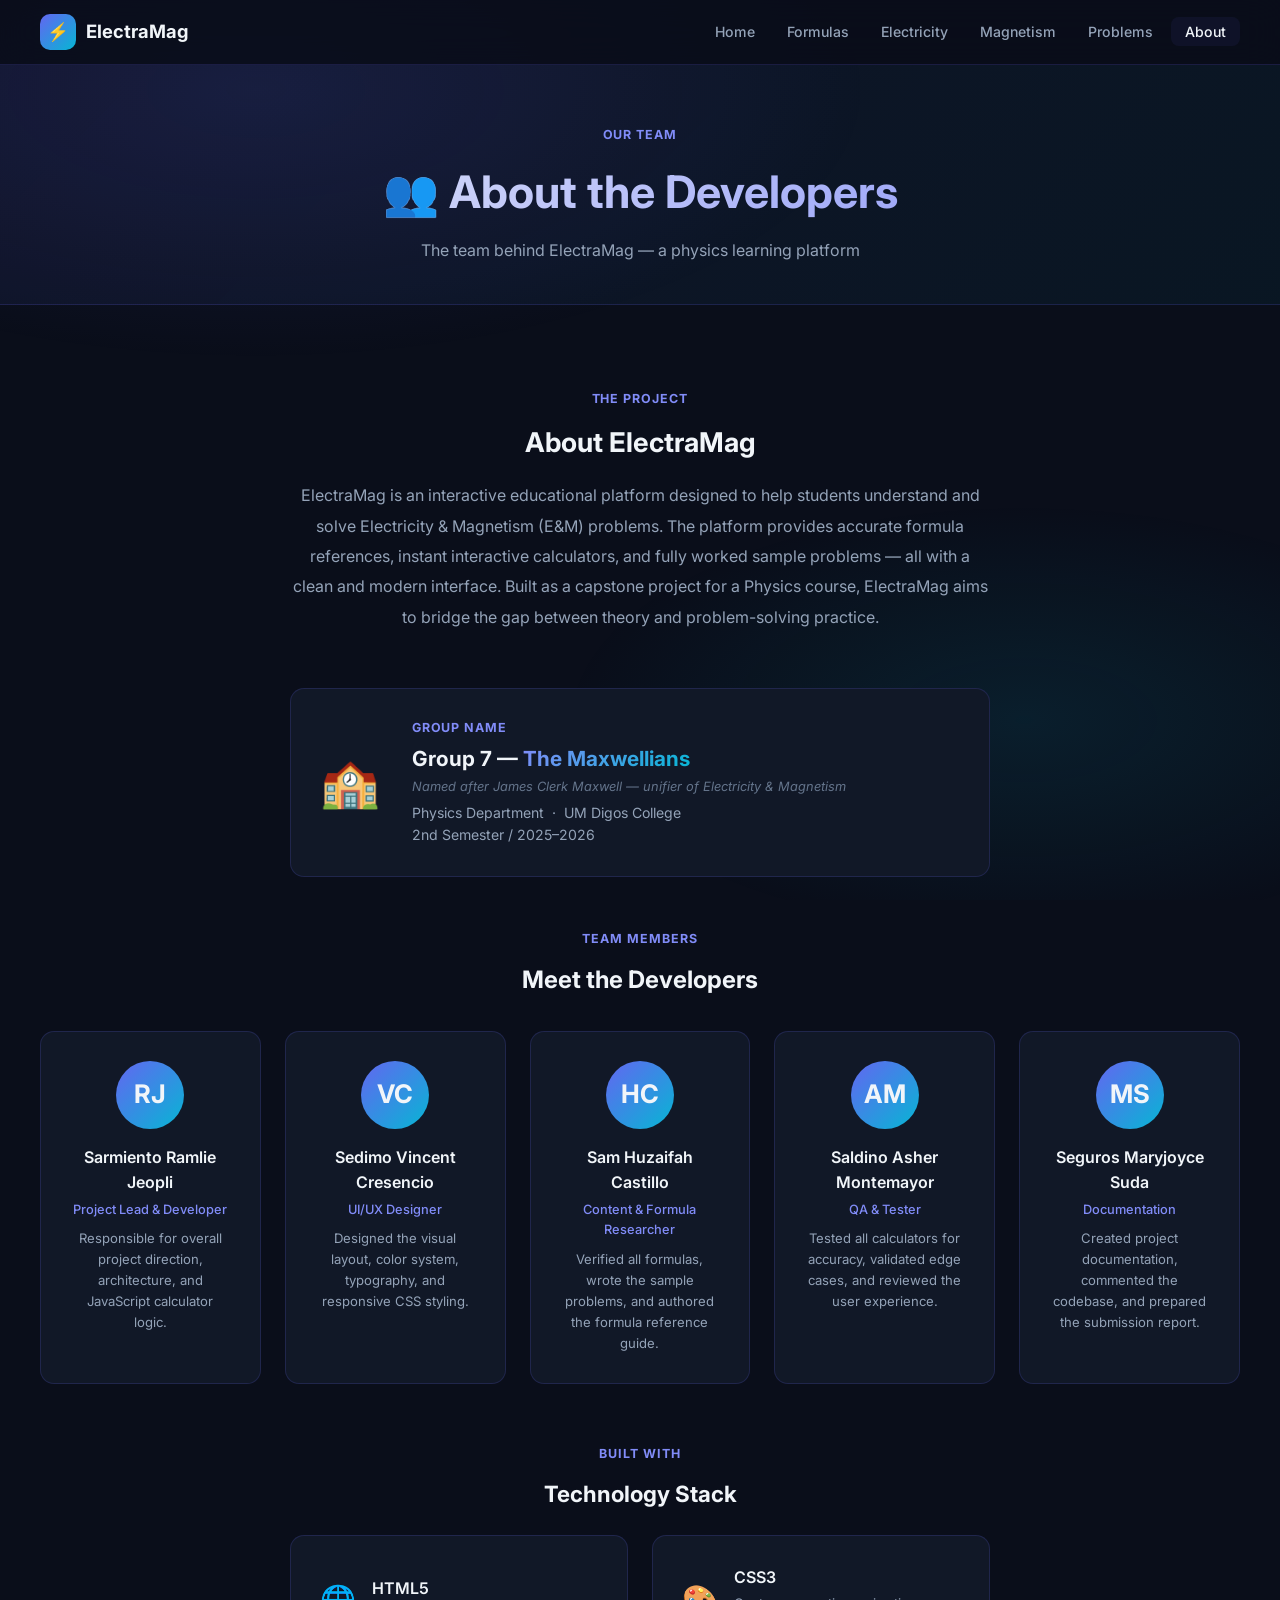
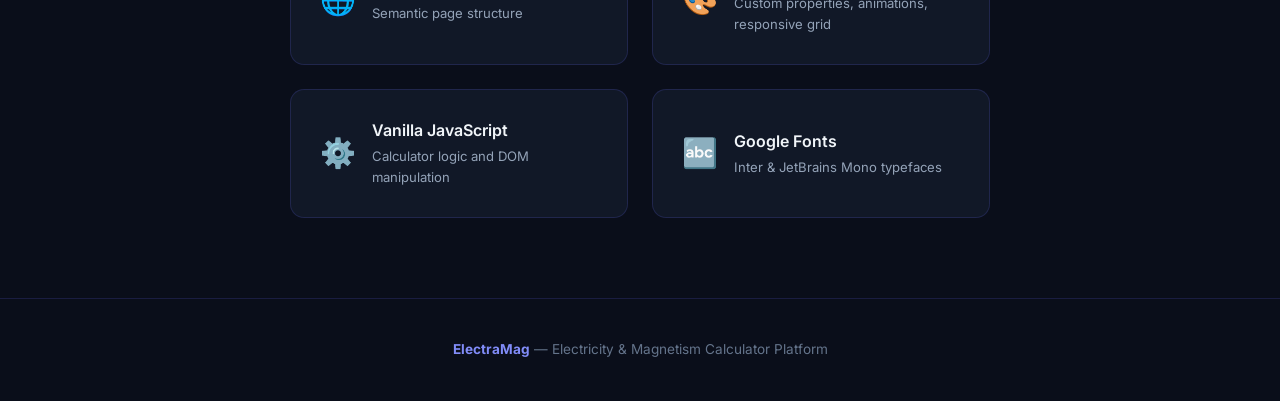
==== pages/about.html @ f77b95a5 "Initial commit - ElectraMag E&M Calculator Website" ====
<!DOCTYPE html>
<html lang="en">
<head>
  <meta charset="UTF-8" />
  <meta name="viewport" content="width=device-width, initial-scale=1.0" />
  <title>About — ElectraMag</title>
  <meta name="description" content="About the developers of ElectraMag, an Electricity and Magnetism educational calculator platform." />
  <link rel="stylesheet" href="../css/style.css" />
</head>
<body>

<nav>
  <div class="nav-inner">
    <a class="nav-logo" href="../index.html">
      <span class="logo-icon">⚡</span> ElectraMag
    </a>
    <ul class="nav-links" id="nav-links">
      <li><a href="../index.html">Home</a></li>
      <li><a href="formulas.html">Formulas</a></li>
      <li><a href="electricity.html">Electricity</a></li>
      <li><a href="magnetism.html">Magnetism</a></li>
      <li><a href="problems.html">Problems</a></li>
      <li><a href="about.html">About</a></li>
    </ul>
    <button class="hamburger" id="hamburger" aria-label="Menu">
      <span></span><span></span><span></span>
    </button>
  </div>
</nav>

<div class="page-banner">
  <div class="section-label">Our Team</div>
  <h1><span style="-webkit-text-fill-color:initial">👥</span> About the Developers</h1>
  <p>The team behind ElectraMag — a physics learning platform</p>
</div>

<section class="section">
  <div class="section-inner">

    <!-- PROJECT DESCRIPTION -->
    <div style="max-width:700px;margin:0 auto 3.5rem;text-align:center">
      <div class="section-label">The Project</div>
      <h2 style="font-size:1.7rem;margin-bottom:1rem">About ElectraMag</h2>
      <p style="color:var(--text-muted);font-size:1rem;line-height:1.9">
        ElectraMag is an interactive educational platform designed to help students understand and solve
        Electricity &amp; Magnetism (E&amp;M) problems. The platform provides accurate formula references,
        instant interactive calculators, and fully worked sample problems — all with a clean and modern
        interface. Built as a capstone project for a Physics course, ElectraMag aims to bridge the
        gap between theory and problem-solving practice.
      </p>
    </div>

    <!-- GROUP INFO -->
    <div class="card" style="max-width:700px;margin:0 auto 3rem;display:flex;gap:2rem;flex-wrap:wrap;align-items:center">
      <div style="font-size:3rem">🏫</div>
      <div>
        <div style="font-size:0.78rem;font-weight:700;letter-spacing:0.07em;text-transform:uppercase;color:var(--primary-light);margin-bottom:4px">Group Name</div>
        <div style="font-size:1.3rem;font-weight:700;margin-bottom:2px">Group 7 &mdash; <span style="background:linear-gradient(135deg,var(--primary-light),var(--secondary));-webkit-background-clip:text;-webkit-text-fill-color:transparent;background-clip:text">The Maxwellians</span></div>
        <div style="font-size:0.8rem;color:var(--text-dim);font-style:italic;margin-bottom:4px">Named after James Clerk Maxwell &mdash; unifier of Electricity &amp; Magnetism</div>
        <div style="font-size:0.88rem;color:var(--text-muted)">Physics Department &nbsp;·&nbsp; UM Digos College</div>
        <div style="font-size:0.88rem;color:var(--text-muted)">2nd Semester / 2025–2026</div>
      </div>
    </div>

    <!-- TEAM MEMBERS -->
    <div class="section-header" style="margin-bottom:1.5rem">
      <div class="section-label">Team Members</div>
      <h2 style="font-size:1.5rem">Meet the Developers</h2>
    </div>

    <div class="team-grid">
      <div class="team-card">
        <div class="team-avatar">RJ</div>
        <h3>Sarmiento Ramlie Jeopli</h3>
        <div class="role">Project Lead &amp; Developer</div>
        <div class="desc">Responsible for overall project direction, architecture, and JavaScript calculator logic.</div>
      </div>
      <div class="team-card">
        <div class="team-avatar">VC</div>
        <h3>Sedimo Vincent Cresencio</h3>
        <div class="role">UI/UX Designer</div>
        <div class="desc">Designed the visual layout, color system, typography, and responsive CSS styling.</div>
      </div>
      <div class="team-card">
        <div class="team-avatar">HC</div>
        <h3>Sam Huzaifah Castillo</h3>
        <div class="role">Content &amp; Formula Researcher</div>
        <div class="desc">Verified all formulas, wrote the sample problems, and authored the formula reference guide.</div>
      </div>
      <div class="team-card">
        <div class="team-avatar">AM</div>
        <h3>Saldino Asher Montemayor</h3>
        <div class="role">QA &amp; Tester</div>
        <div class="desc">Tested all calculators for accuracy, validated edge cases, and reviewed the user experience.</div>
      </div>
      <div class="team-card">
        <div class="team-avatar">MS</div>
        <h3>Seguros Maryjoyce Suda</h3>
        <div class="role">Documentation</div>
        <div class="desc">Created project documentation, commented the codebase, and prepared the submission report.</div>
      </div>
    </div>

    <!-- TECH STACK -->
    <div style="margin-top:3.5rem">
      <div class="section-header" style="margin-bottom:1.5rem">
        <div class="section-label">Built With</div>
        <h2 style="font-size:1.4rem">Technology Stack</h2>
      </div>
      <div class="overview-grid" style="max-width:700px;margin:0 auto">
        <div class="card" style="display:flex;gap:1rem;align-items:center;text-align:left">
          <div style="font-size:1.8rem">🌐</div>
          <div>
            <div style="font-weight:600;margin-bottom:2px">HTML5</div>
            <div style="font-size:0.82rem;color:var(--text-muted)">Semantic page structure</div>
          </div>
        </div>
        <div class="card" style="display:flex;gap:1rem;align-items:center;text-align:left">
          <div style="font-size:1.8rem">🎨</div>
          <div>
            <div style="font-weight:600;margin-bottom:2px">CSS3</div>
            <div style="font-size:0.82rem;color:var(--text-muted)">Custom properties, animations, responsive grid</div>
          </div>
        </div>
        <div class="card" style="display:flex;gap:1rem;align-items:center;text-align:left">
          <div style="font-size:1.8rem">⚙️</div>
          <div>
            <div style="font-weight:600;margin-bottom:2px">Vanilla JavaScript</div>
            <div style="font-size:0.82rem;color:var(--text-muted)">Calculator logic and DOM manipulation</div>
          </div>
        </div>
        <div class="card" style="display:flex;gap:1rem;align-items:center;text-align:left">
          <div style="font-size:1.8rem">🔤</div>
          <div>
            <div style="font-weight:600;margin-bottom:2px">Google Fonts</div>
            <div style="font-size:0.82rem;color:var(--text-muted)">Inter &amp; JetBrains Mono typefaces</div>
          </div>
        </div>
      </div>
    </div>

  </div>
</section>

<footer>
  <strong>ElectraMag</strong> — Electricity &amp; Magnetism Calculator Platform
</footer>

<script src="../js/calculators.js"></script>
</body>
</html>
---- css/style.css ----
@import url('https://fonts.googleapis.com/css2?family=Inter:wght@300;400;500;600;700;800&family=JetBrains+Mono:wght@400;500&display=swap');

:root {
  --primary: #6366f1;
  --primary-dark: #4f46e5;
  --primary-light: #818cf8;
  --secondary: #06b6d4;
  --secondary-dark: #0891b2;
  --accent: #f59e0b;
  --bg-dark: #0a0e1a;
  --bg-card: #111827;
  --bg-card2: #1a2235;
  --bg-glass: rgba(99,102,241,0.07);
  --border: rgba(99,102,241,0.18);
  --text: #f1f5f9;
  --text-muted: #94a3b8;
  --text-dim: #64748b;
  --success: #10b981;
  --error: #ef4444;
  --warning: #f59e0b;
  --radius: 14px;
  --radius-sm: 8px;
  --shadow: 0 8px 32px rgba(0,0,0,0.4);
  --glow: 0 0 24px rgba(99,102,241,0.3);
}

*, *::before, *::after { box-sizing: border-box; margin: 0; padding: 0; }

html { scroll-behavior: smooth; }

body {
  font-family: 'Inter', sans-serif;
  background: var(--bg-dark);
  color: var(--text);
  min-height: 100vh;
  line-height: 1.6;
  overflow-x: hidden;
}

/* ── BACKGROUND MESH ─────────────────────────────── */
body::before {
  content: '';
  position: fixed;
  inset: 0;
  background:
    radial-gradient(ellipse 80% 50% at 20% 10%, rgba(99,102,241,0.12) 0%, transparent 60%),
    radial-gradient(ellipse 60% 40% at 80% 80%, rgba(6,182,212,0.10) 0%, transparent 60%);
  pointer-events: none;
  z-index: 0;
}

/* ── NAV ─────────────────────────────────────────── */
nav {
  position: sticky;
  top: 0;
  z-index: 100;
  background: rgba(10,14,26,0.85);
  backdrop-filter: blur(18px);
  border-bottom: 1px solid var(--border);
  padding: 0 2rem;
}

.nav-inner {
  max-width: 1200px;
  margin: 0 auto;
  display: flex;
  align-items: center;
  justify-content: space-between;
  height: 64px;
}

.nav-logo {
  display: flex;
  align-items: center;
  gap: 10px;
  text-decoration: none;
  font-weight: 700;
  font-size: 1.15rem;
  color: var(--text);
}

.nav-logo .logo-icon {
  width: 36px; height: 36px;
  background: linear-gradient(135deg, var(--primary), var(--secondary));
  border-radius: 10px;
  display: flex; align-items: center; justify-content: center;
  font-size: 1.1rem;
}

.nav-links {
  display: flex;
  gap: 0.25rem;
  list-style: none;
}

.nav-links a {
  text-decoration: none;
  color: var(--text-muted);
  padding: 6px 14px;
  border-radius: 8px;
  font-size: 0.88rem;
  font-weight: 500;
  transition: all 0.2s;
}

.nav-links a:hover, .nav-links a.active {
  color: var(--text);
  background: var(--bg-glass);
}

.hamburger {
  display: none;
  background: none;
  border: none;
  cursor: pointer;
  flex-direction: column;
  gap: 5px;
  padding: 4px;
}

.hamburger span {
  display: block;
  width: 22px; height: 2px;
  background: var(--text-muted);
  border-radius: 2px;
  transition: 0.3s;
}

/* ── HERO ────────────────────────────────────────── */
.hero {
  position: relative;
  min-height: 88vh;
  display: flex;
  align-items: center;
  justify-content: center;
  text-align: center;
  padding: 4rem 2rem;
  overflow: hidden;
  z-index: 1;
}

.hero-bg-particles {
  position: absolute;
  inset: 0;
  overflow: hidden;
  pointer-events: none;
}

.particle {
  position: absolute;
  border-radius: 50%;
  animation: float 8s ease-in-out infinite;
}

@keyframes float {
  0%, 100% { transform: translateY(0) scale(1); opacity: 0.5; }
  50% { transform: translateY(-30px) scale(1.1); opacity: 0.9; }
}

.hero-content {
  position: relative;
  z-index: 2;
  max-width: 780px;
}

.hero-badge {
  display: inline-flex;
  align-items: center;
  gap: 8px;
  background: rgba(99,102,241,0.15);
  border: 1px solid rgba(99,102,241,0.3);
  border-radius: 999px;
  padding: 6px 18px;
  font-size: 0.8rem;
  color: var(--primary-light);
  font-weight: 600;
  letter-spacing: 0.04em;
  text-transform: uppercase;
  margin-bottom: 1.5rem;
}

.hero h1 {
  font-size: clamp(2.4rem, 6vw, 4rem);
  font-weight: 800;
  line-height: 1.15;
  background: linear-gradient(135deg, #f1f5f9 0%, var(--primary-light) 50%, var(--secondary) 100%);
  -webkit-background-clip: text;
  -webkit-text-fill-color: transparent;
  background-clip: text;
  margin-bottom: 1.2rem;
}

.hero p {
  font-size: 1.1rem;
  color: var(--text-muted);
  max-width: 560px;
  margin: 0 auto 2.5rem;
  line-height: 1.8;
}

.hero-btns {
  display: flex;
  gap: 1rem;
  justify-content: center;
  flex-wrap: wrap;
}

/* ── BUTTONS ─────────────────────────────────────── */
.btn {
  display: inline-flex;
  align-items: center;
  gap: 8px;
  padding: 12px 28px;
  border-radius: 10px;
  font-weight: 600;
  font-size: 0.95rem;
  text-decoration: none;
  cursor: pointer;
  border: none;
  transition: all 0.25s;
}

.btn-primary {
  background: linear-gradient(135deg, var(--primary), var(--primary-dark));
  color: #fff;
  box-shadow: 0 4px 20px rgba(99,102,241,0.4);
}
.btn-primary:hover { transform: translateY(-2px); box-shadow: 0 8px 30px rgba(99,102,241,0.5); }

.btn-outline {
  background: transparent;
  color: var(--text-muted);
  border: 1px solid var(--border);
}
.btn-outline:hover { background: var(--bg-glass); color: var(--text); border-color: var(--primary); }

.btn-calc {
  width: 100%;
  background: linear-gradient(135deg, var(--primary), var(--secondary));
  color: #fff;
  justify-content: center;
  padding: 13px;
  margin-top: 0.5rem;
  font-size: 1rem;
  box-shadow: 0 4px 18px rgba(99,102,241,0.35);
}
.btn-calc:hover { transform: translateY(-2px); box-shadow: 0 8px 28px rgba(99,102,241,0.5); }

/* ── SECTION WRAPPER ─────────────────────────────── */
.section {
  position: relative;
  z-index: 1;
  padding: 5rem 2rem;
}

.section-inner {
  max-width: 1200px;
  margin: 0 auto;
}

.section-header {
  text-align: center;
  margin-bottom: 3rem;
}

.section-label {
  display: inline-block;
  font-size: 0.78rem;
  font-weight: 700;
  letter-spacing: 0.08em;
  text-transform: uppercase;
  color: var(--primary-light);
  margin-bottom: 0.75rem;
}

.section-header h2 {
  font-size: clamp(1.8rem, 4vw, 2.6rem);
  font-weight: 700;
  margin-bottom: 0.75rem;
}

.section-header p {
  color: var(--text-muted);
  font-size: 1rem;
  max-width: 540px;
  margin: 0 auto;
}

/* ── CARDS ───────────────────────────────────────── */
.card {
  background: var(--bg-card);
  border: 1px solid var(--border);
  border-radius: var(--radius);
  padding: 1.8rem;
  transition: all 0.3s;
}

.card:hover {
  border-color: rgba(99,102,241,0.4);
  box-shadow: var(--glow);
  transform: translateY(-3px);
}

/* ── OVERVIEW CARDS GRID ─────────────────────────── */
.overview-grid {
  display: grid;
  grid-template-columns: repeat(auto-fit, minmax(240px, 1fr));
  gap: 1.5rem;
  margin-top: 3rem;
}

.overview-card {
  background: var(--bg-card);
  border: 1px solid var(--border);
  border-radius: var(--radius);
  padding: 2rem;
  text-decoration: none;
  color: var(--text);
  transition: all 0.3s;
  display: flex;
  flex-direction: column;
  gap: 1rem;
}

.overview-card:hover {
  border-color: var(--primary);
  box-shadow: var(--glow);
  transform: translateY(-4px);
}

.ov-icon {
  width: 52px; height: 52px;
  border-radius: 12px;
  display: flex; align-items: center; justify-content: center;
  font-size: 1.5rem;
  background: linear-gradient(135deg, rgba(99,102,241,0.2), rgba(6,182,212,0.2));
  border: 1px solid rgba(99,102,241,0.25);
}

.overview-card h3 { font-size: 1.05rem; font-weight: 600; }
.overview-card p { font-size: 0.87rem; color: var(--text-muted); line-height: 1.6; }

/* ── FORMULA TABLE ───────────────────────────────── */
.formula-table-wrap {
  overflow-x: auto;
  border-radius: var(--radius);
  border: 1px solid var(--border);
}

.formula-table {
  width: 100%;
  border-collapse: collapse;
  font-size: 0.9rem;
}

.formula-table thead {
  background: linear-gradient(90deg, rgba(99,102,241,0.2), rgba(6,182,212,0.15));
}

.formula-table th {
  padding: 1rem 1.2rem;
  text-align: left;
  font-weight: 600;
  font-size: 0.82rem;
  letter-spacing: 0.05em;
  text-transform: uppercase;
  color: var(--primary-light);
  border-bottom: 1px solid var(--border);
}

.formula-table td {
  padding: 1rem 1.2rem;
  border-bottom: 1px solid rgba(255,255,255,0.04);
  vertical-align: top;
  line-height: 1.7;
}

.formula-table tbody tr:last-child td { border-bottom: none; }

.formula-table tbody tr:hover td { background: var(--bg-glass); }

.formula-code {
  font-family: 'JetBrains Mono', monospace;
  color: var(--secondary);
  font-size: 0.9rem;
  font-weight: 500;
}

.formula-topic {
  font-weight: 600;
  color: var(--text);
}

/* ── CALCULATORS ─────────────────────────────────── */
.calc-grid {
  display: grid;
  grid-template-columns: repeat(auto-fit, minmax(340px, 1fr));
  gap: 1.8rem;
}

.calc-card {
  background: var(--bg-card);
  border: 1px solid var(--border);
  border-radius: var(--radius);
  padding: 2rem;
  transition: border-color 0.3s;
}

.calc-card:hover { border-color: rgba(99,102,241,0.4); }

.calc-header {
  display: flex;
  align-items: center;
  gap: 12px;
  margin-bottom: 1.2rem;
}

.calc-icon {
  width: 44px; height: 44px;
  border-radius: 10px;
  background: linear-gradient(135deg, rgba(99,102,241,0.25), rgba(6,182,212,0.2));
  border: 1px solid rgba(99,102,241,0.3);
  display: flex; align-items: center; justify-content: center;
  font-size: 1.3rem;
}

.calc-header h3 { font-size: 1.05rem; font-weight: 600; }

.calc-formula {
  background: rgba(6,182,212,0.08);
  border: 1px solid rgba(6,182,212,0.2);
  border-radius: 8px;
  padding: 10px 14px;
  margin-bottom: 1.2rem;
  font-family: 'JetBrains Mono', monospace;
  font-size: 0.9rem;
  color: var(--secondary);
  font-weight: 500;
}

/* ── FORM ELEMENTS ───────────────────────────────── */
.form-group {
  margin-bottom: 1rem;
}

.form-group label {
  display: block;
  font-size: 0.82rem;
  font-weight: 600;
  color: var(--text-muted);
  margin-bottom: 6px;
  letter-spacing: 0.03em;
}

.form-group input, .form-group select {
  width: 100%;
  background: rgba(255,255,255,0.04);
  border: 1px solid rgba(255,255,255,0.1);
  border-radius: 8px;
  padding: 10px 14px;
  color: var(--text);
  font-size: 0.95rem;
  font-family: 'Inter', sans-serif;
  outline: none;
  transition: border-color 0.2s, box-shadow 0.2s;
}

.form-group input:focus, .form-group select:focus {
  border-color: var(--primary);
  box-shadow: 0 0 0 3px rgba(99,102,241,0.15);
}

.form-group select { cursor: pointer; }

.form-group select option { background: var(--bg-card2); }

/* ── RESULT BOX ──────────────────────────────────── */
.result-box {
  margin-top: 1.2rem;
  background: linear-gradient(135deg, rgba(16,185,129,0.1), rgba(6,182,212,0.08));
  border: 1px solid rgba(16,185,129,0.25);
  border-radius: 10px;
  padding: 1rem 1.2rem;
  display: none;
}

.result-box.show { display: block; animation: fadeIn 0.3s ease; }
.result-box.error-box { background: rgba(239,68,68,0.08); border-color: rgba(239,68,68,0.3); }

.result-label {
  font-size: 0.75rem;
  font-weight: 700;
  letter-spacing: 0.07em;
  text-transform: uppercase;
  color: var(--success);
  margin-bottom: 4px;
}

.result-box.error-box .result-label { color: var(--error); }

.result-value {
  font-size: 1.4rem;
  font-weight: 700;
  font-family: 'JetBrains Mono', monospace;
  color: var(--text);
  margin-bottom: 4px;
}

.result-note {
  font-size: 0.8rem;
  color: var(--text-muted);
}

/* ── SAMPLE PROBLEMS ─────────────────────────────── */
.problems-list {
  display: flex;
  flex-direction: column;
  gap: 2rem;
}

.problem-card {
  background: var(--bg-card);
  border: 1px solid var(--border);
  border-radius: var(--radius);
  overflow: hidden;
}

.problem-header {
  background: linear-gradient(90deg, rgba(99,102,241,0.18), rgba(6,182,212,0.12));
  padding: 1.2rem 1.8rem;
  display: flex;
  align-items: center;
  gap: 1rem;
  border-bottom: 1px solid var(--border);
}

.problem-num {
  width: 36px; height: 36px;
  border-radius: 50%;
  background: linear-gradient(135deg, var(--primary), var(--secondary));
  display: flex; align-items: center; justify-content: center;
  font-weight: 700;
  font-size: 0.9rem;
  flex-shrink: 0;
}

.problem-header h3 { font-size: 1rem; font-weight: 600; }
.problem-tag {
  margin-left: auto;
  padding: 3px 12px;
  border-radius: 999px;
  font-size: 0.75rem;
  font-weight: 600;
  background: rgba(99,102,241,0.2);
  color: var(--primary-light);
  border: 1px solid rgba(99,102,241,0.3);
}

.problem-body { padding: 1.8rem; }

.problem-given {
  background: rgba(99,102,241,0.07);
  border-left: 3px solid var(--primary);
  border-radius: 0 8px 8px 0;
  padding: 1rem 1.2rem;
  margin-bottom: 1.2rem;
}

.problem-given h4 {
  font-size: 0.78rem;
  text-transform: uppercase;
  letter-spacing: 0.07em;
  color: var(--primary-light);
  font-weight: 700;
  margin-bottom: 0.5rem;
}

.problem-given ul { list-style: none; padding: 0; }

.problem-given li {
  font-size: 0.92rem;
  color: var(--text-muted);
  padding: 2px 0;
  font-family: 'JetBrains Mono', monospace;
}

.steps { display: flex; flex-direction: column; gap: 1rem; }

.step {
  display: flex;
  gap: 1rem;
  align-items: flex-start;
}

.step-num {
  width: 26px; height: 26px;
  border-radius: 50%;
  background: var(--bg-card2);
  border: 1px solid var(--border);
  display: flex; align-items: center; justify-content: center;
  font-size: 0.75rem;
  font-weight: 700;
  color: var(--text-muted);
  flex-shrink: 0;
  margin-top: 2px;
}

.step-content h4 {
  font-size: 0.8rem;
  text-transform: uppercase;
  letter-spacing: 0.06em;
  color: var(--text-dim);
  font-weight: 600;
  margin-bottom: 4px;
}

.step-content p {
  font-size: 0.92rem;
  color: var(--text-muted);
  font-family: 'JetBrains Mono', monospace;
}

.answer-box {
  margin-top: 1.2rem;
  background: linear-gradient(135deg, rgba(16,185,129,0.1), rgba(6,182,212,0.08));
  border: 1px solid rgba(16,185,129,0.3);
  border-radius: 10px;
  padding: 1rem 1.4rem;
  display: flex;
  align-items: center;
  gap: 1rem;
}

.answer-box .ans-label {
  font-size: 0.75rem;
  font-weight: 700;
  text-transform: uppercase;
  letter-spacing: 0.07em;
  color: var(--success);
}

.answer-box .ans-value {
  font-family: 'JetBrains Mono', monospace;
  font-size: 1.1rem;
  font-weight: 700;
  color: var(--text);
}

/* ── ABOUT ───────────────────────────────────────── */
.team-grid {
  display: grid;
  grid-template-columns: repeat(auto-fit, minmax(220px, 1fr));
  gap: 1.5rem;
  margin-top: 2rem;
}

.team-card {
  background: var(--bg-card);
  border: 1px solid var(--border);
  border-radius: var(--radius);
  padding: 1.8rem;
  text-align: center;
  transition: all 0.3s;
}

.team-card:hover {
  border-color: var(--primary);
  transform: translateY(-4px);
  box-shadow: var(--glow);
}

.team-avatar {
  width: 68px; height: 68px;
  border-radius: 50%;
  background: linear-gradient(135deg, var(--primary), var(--secondary));
  margin: 0 auto 1rem;
  display: flex; align-items: center; justify-content: center;
  font-size: 1.6rem;
  font-weight: 700;
}

.team-card h3 { font-size: 1rem; font-weight: 600; margin-bottom: 4px; }
.team-card .role { font-size: 0.8rem; color: var(--primary-light); font-weight: 500; margin-bottom: 8px; }
.team-card .desc { font-size: 0.82rem; color: var(--text-muted); line-height: 1.6; }

/* ── FOOTER ──────────────────────────────────────── */
footer {
  position: relative;
  z-index: 1;
  border-top: 1px solid var(--border);
  padding: 2.5rem 2rem;
  text-align: center;
  color: var(--text-dim);
  font-size: 0.85rem;
}

footer strong { color: var(--primary-light); }

/* ── ANIMATIONS ──────────────────────────────────── */
@keyframes fadeIn {
  from { opacity: 0; transform: translateY(6px); }
  to { opacity: 1; transform: translateY(0); }
}

@keyframes pulse {
  0%, 100% { opacity: 0.6; }
  50% { opacity: 1; }
}

.fade-in {
  animation: fadeIn 0.5s ease forwards;
}

/* ── PAGE BANNER ─────────────────────────────────── */
.page-banner {
  position: relative;
  z-index: 1;
  padding: 3.5rem 2rem 2.5rem;
  text-align: center;
  border-bottom: 1px solid var(--border);
  background: linear-gradient(135deg, rgba(99,102,241,0.07), rgba(6,182,212,0.05));
}

.page-banner h1 {
  font-size: clamp(1.8rem, 4vw, 2.8rem);
  font-weight: 700;
  background: linear-gradient(135deg, var(--text), var(--primary-light));
  -webkit-background-clip: text;
  -webkit-text-fill-color: transparent;
  background-clip: text;
  margin-bottom: 0.6rem;
}

.page-banner p {
  color: var(--text-muted);
  font-size: 1rem;
  max-width: 500px;
  margin: 0 auto;
}

/* ── TABS ────────────────────────────────────────── */
.tab-bar {
  display: flex;
  gap: 0.5rem;
  margin-bottom: 2rem;
  flex-wrap: wrap;
}

.tab-btn {
  padding: 8px 18px;
  border-radius: 8px;
  border: 1px solid var(--border);
  background: transparent;
  color: var(--text-muted);
  font-size: 0.88rem;
  font-weight: 500;
  cursor: pointer;
  transition: all 0.2s;
  font-family: 'Inter', sans-serif;
}

.tab-btn:hover { background: var(--bg-glass); color: var(--text); }

.tab-btn.active {
  background: linear-gradient(135deg, var(--primary), var(--primary-dark));
  color: #fff;
  border-color: transparent;
  box-shadow: 0 4px 14px rgba(99,102,241,0.35);
}

/* ── RESPONSIVE ──────────────────────────────────── */
@media (max-width: 768px) {
  .nav-links {
    display: none;
    position: absolute;
    top: 64px;
    left: 0; right: 0;
    background: rgba(10,14,26,0.98);
    padding: 1rem;
    flex-direction: column;
    border-bottom: 1px solid var(--border);
  }
  .nav-links.open { display: flex; }
  .hamburger { display: flex; }
  .calc-grid { grid-template-columns: 1fr; }
  .overview-grid { grid-template-columns: repeat(2, 1fr); }
}

@media (max-width: 480px) {
  .overview-grid { grid-template-columns: 1fr; }
  .section { padding: 3rem 1.2rem; }
}

/* ── DIVIDER ─────────────────────────────────────── */
.divider {
  height: 1px;
  background: linear-gradient(90deg, transparent, var(--border), transparent);
  margin: 1rem 0;
}

/* ── MODE TOGGLE ─────────────────────────────────── */
.mode-toggle {
  display: flex;
  gap: 0.5rem;
  margin-bottom: 1rem;
  flex-wrap: wrap;
}

.mode-btn {
  flex: 1;
  padding: 7px 12px;
  border-radius: 7px;
  border: 1px solid var(--border);
  background: transparent;
  color: var(--text-muted);
  font-size: 0.82rem;
  font-weight: 500;
  cursor: pointer;
  transition: all 0.2s;
  font-family: 'Inter', sans-serif;
  text-align: center;
}

.mode-btn.active {
  background: rgba(99,102,241,0.18);
  color: var(--primary-light);
  border-color: var(--primary);
}
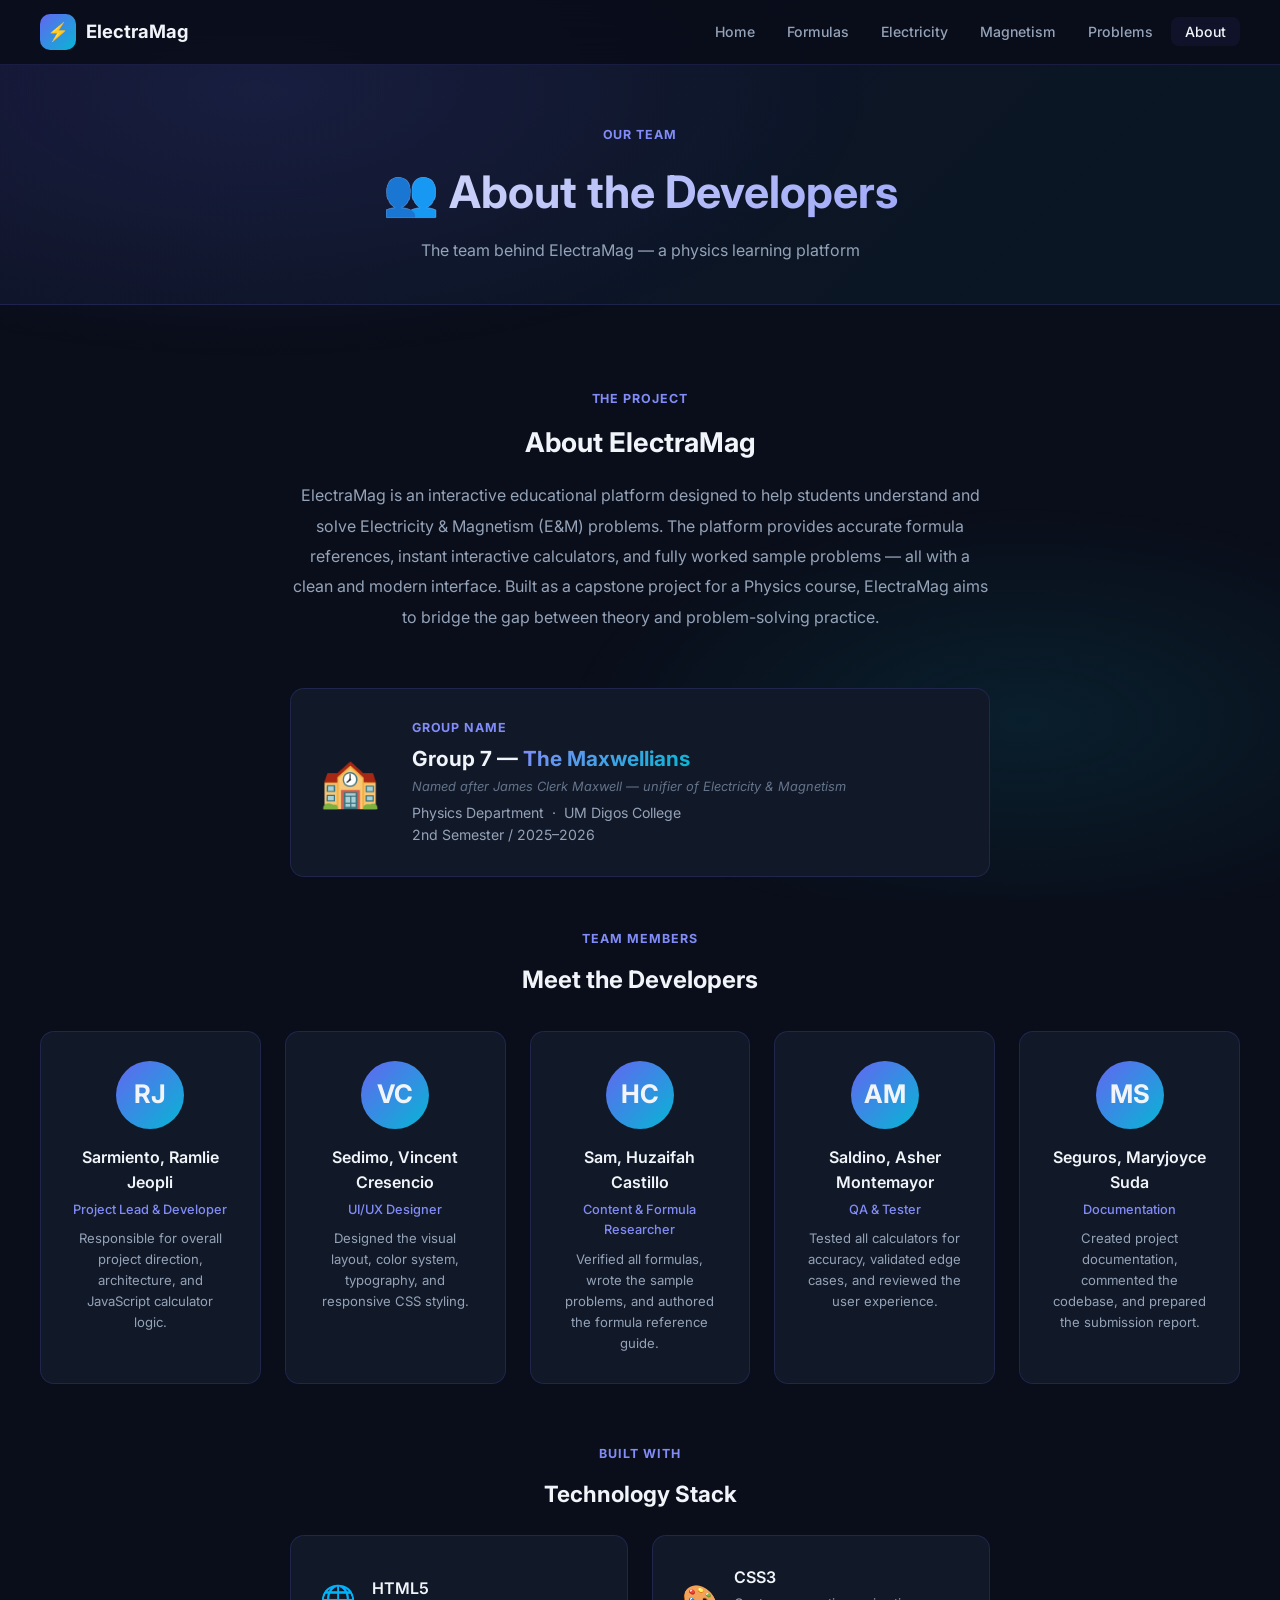
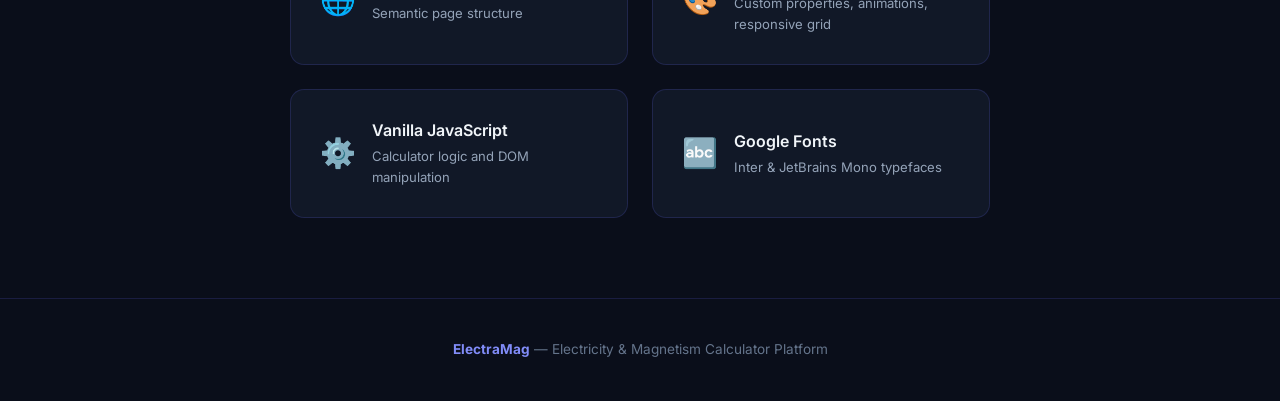
==== commit f6ab68a4: "Revise team member names for consistency Updated team member names to include commas for clarity." ====
--- a/pages/about.html
+++ b/pages/about.html
@@ -71,31 +71,31 @@
     <div class="team-grid">
       <div class="team-card">
         <div class="team-avatar">RJ</div>
-        <h3>Sarmiento Ramlie Jeopli</h3>
+        <h3>Sarmiento, Ramlie Jeopli</h3>
         <div class="role">Project Lead &amp; Developer</div>
         <div class="desc">Responsible for overall project direction, architecture, and JavaScript calculator logic.</div>
       </div>
       <div class="team-card">
         <div class="team-avatar">VC</div>
-        <h3>Sedimo Vincent Cresencio</h3>
+        <h3>Sedimo, Vincent Cresencio</h3>
         <div class="role">UI/UX Designer</div>
         <div class="desc">Designed the visual layout, color system, typography, and responsive CSS styling.</div>
       </div>
       <div class="team-card">
         <div class="team-avatar">HC</div>
-        <h3>Sam Huzaifah Castillo</h3>
+        <h3>Sam, Huzaifah Castillo</h3>
         <div class="role">Content &amp; Formula Researcher</div>
         <div class="desc">Verified all formulas, wrote the sample problems, and authored the formula reference guide.</div>
       </div>
       <div class="team-card">
         <div class="team-avatar">AM</div>
-        <h3>Saldino Asher Montemayor</h3>
+        <h3>Saldino, Asher Montemayor</h3>
         <div class="role">QA &amp; Tester</div>
         <div class="desc">Tested all calculators for accuracy, validated edge cases, and reviewed the user experience.</div>
       </div>
       <div class="team-card">
         <div class="team-avatar">MS</div>
-        <h3>Seguros Maryjoyce Suda</h3>
+        <h3>Seguros, Maryjoyce Suda</h3>
         <div class="role">Documentation</div>
         <div class="desc">Created project documentation, commented the codebase, and prepared the submission report.</div>
       </div>
